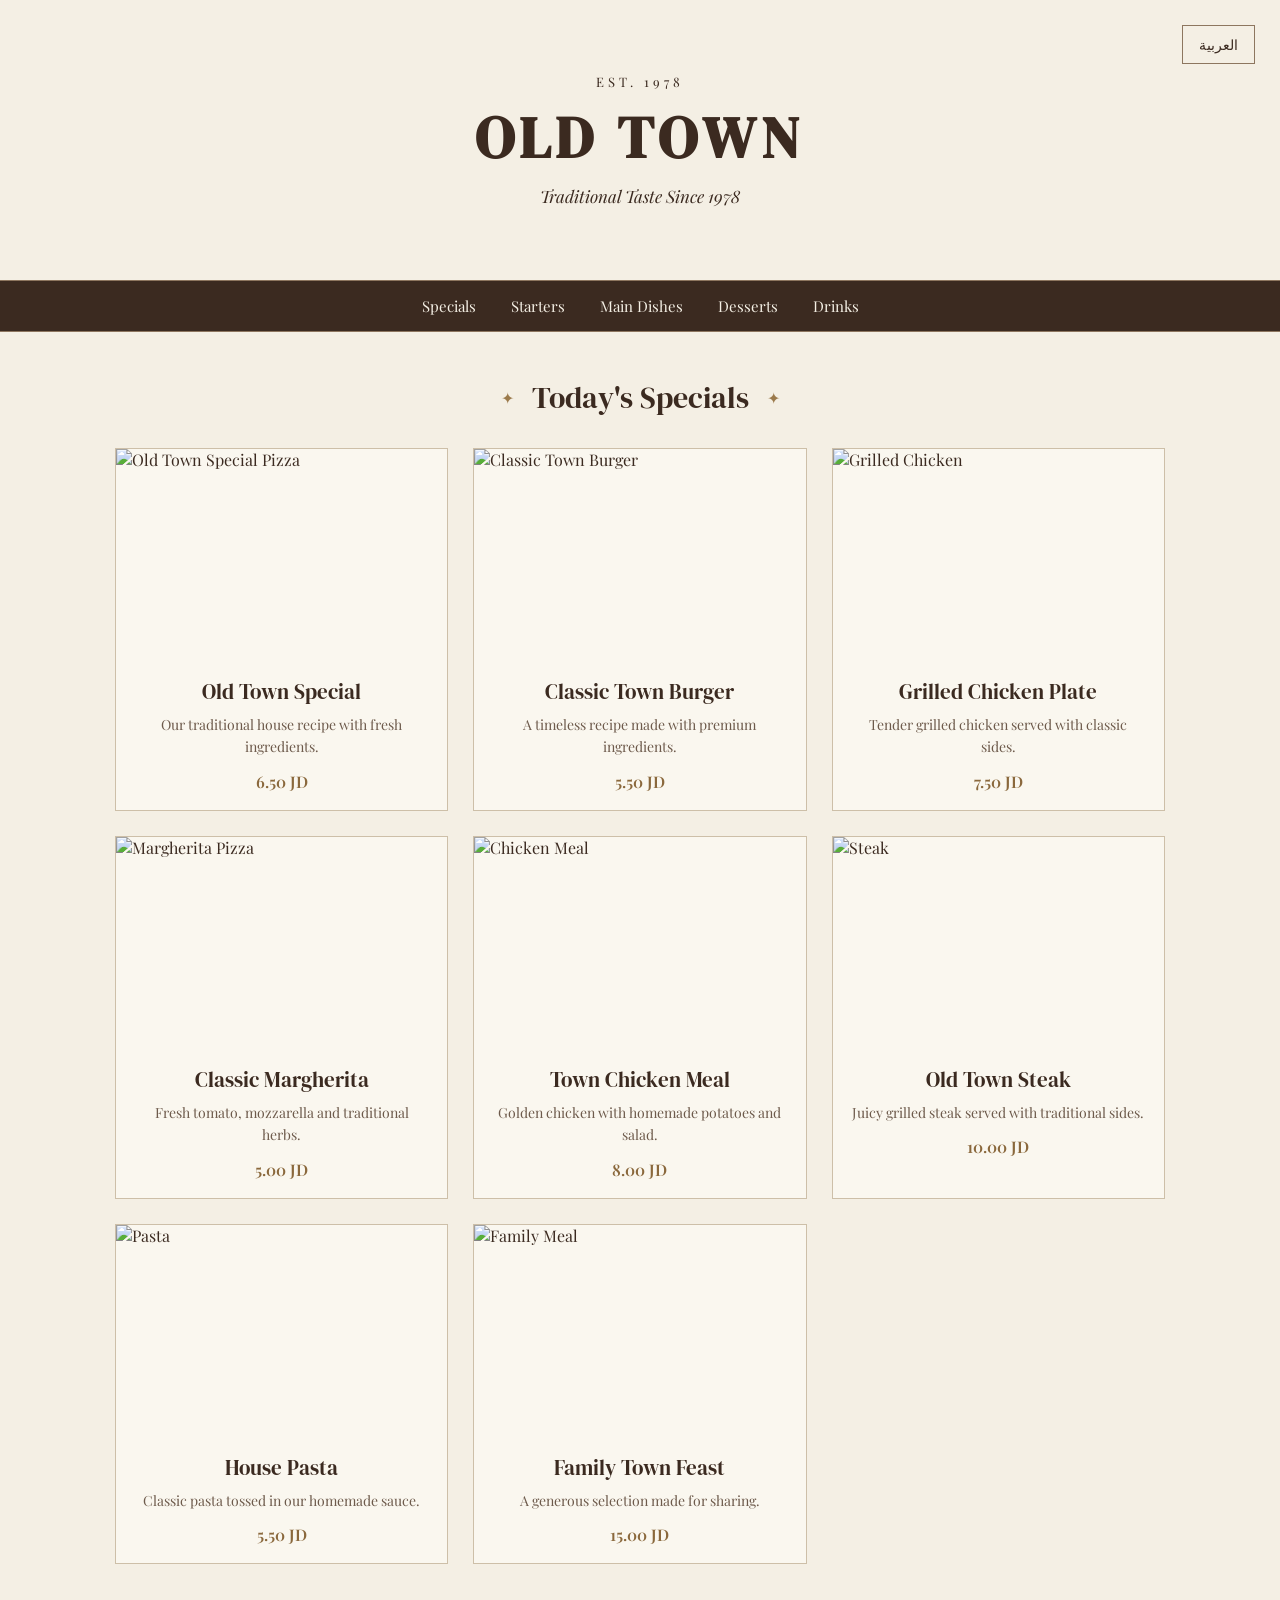
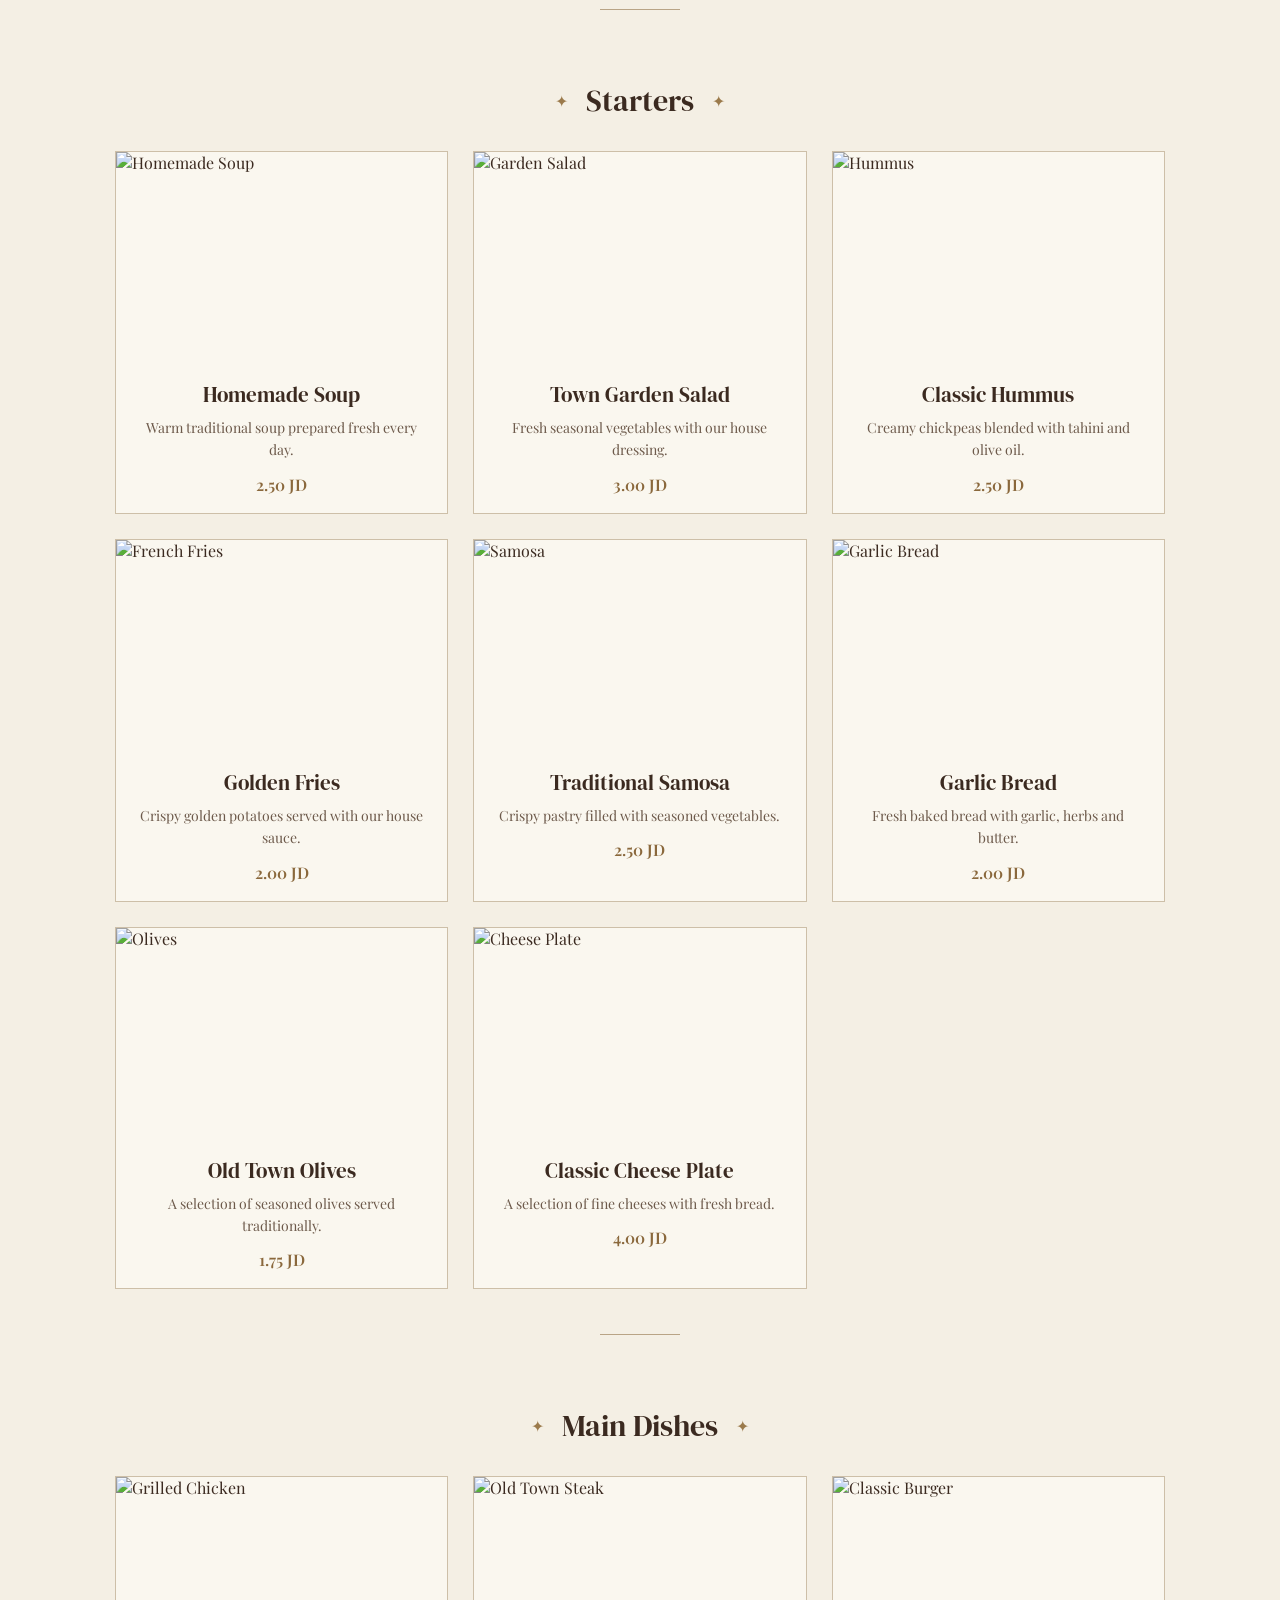
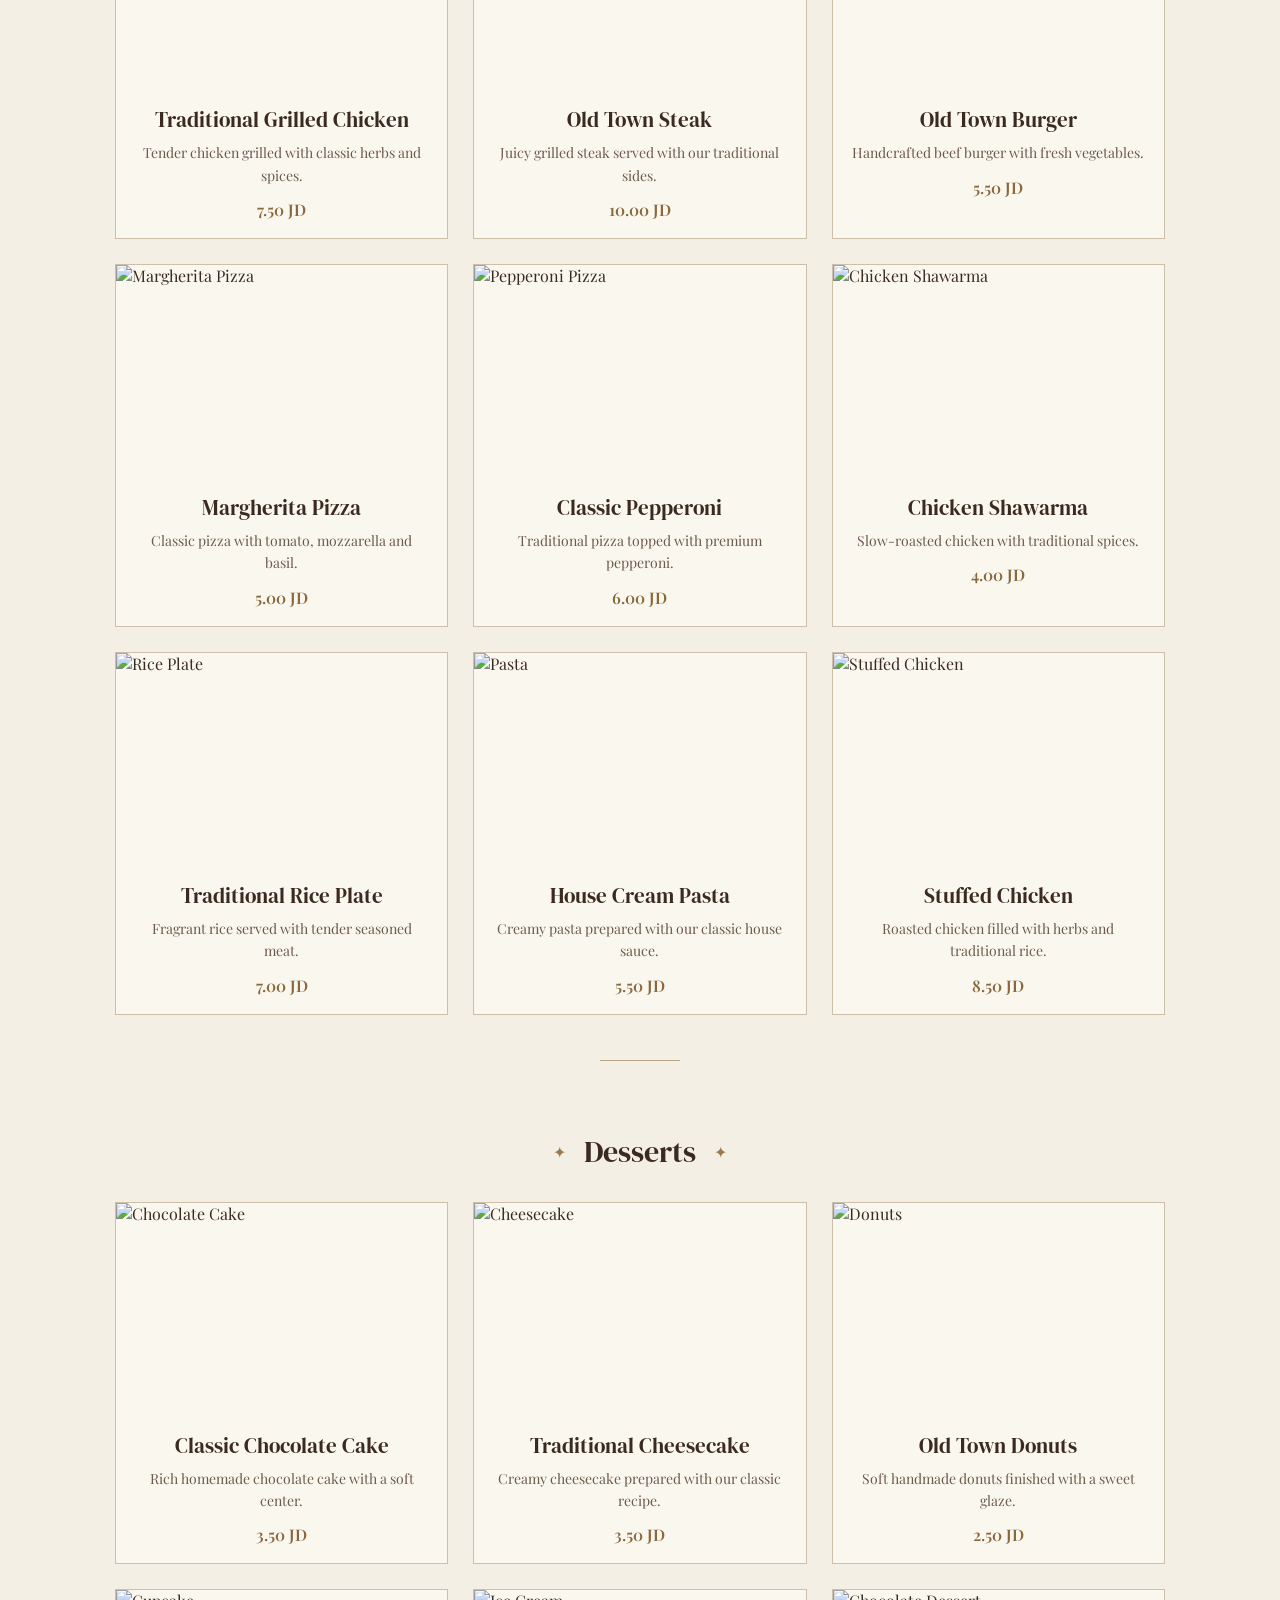
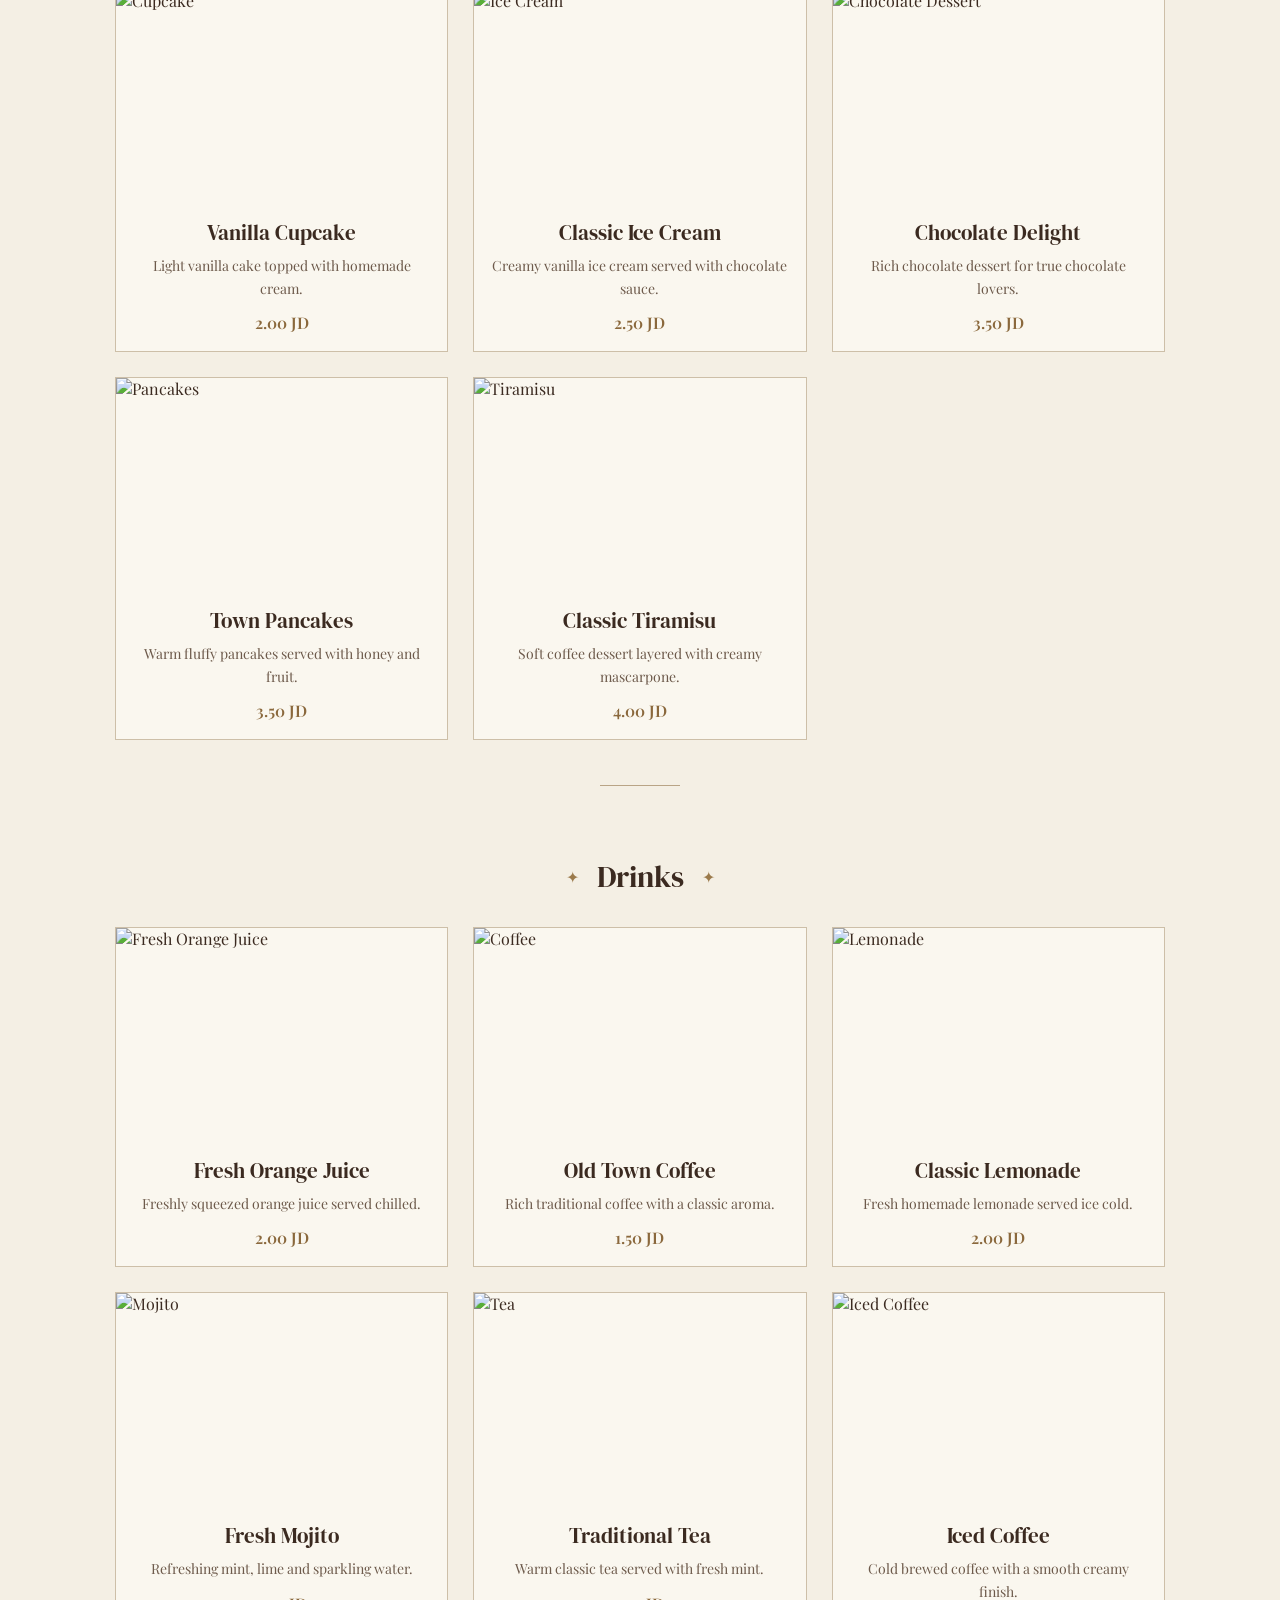
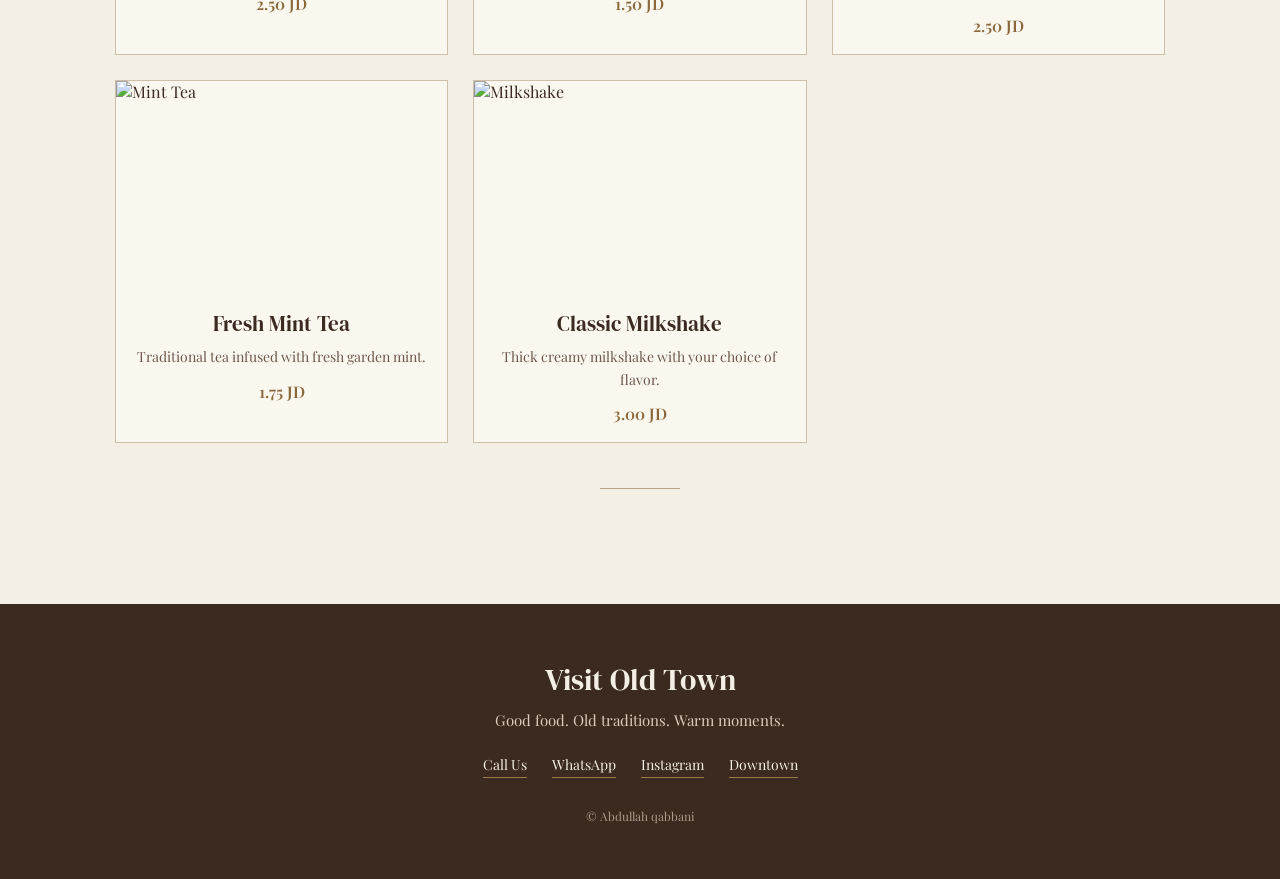
==== index.html @ 2fa500a6 "intial commit old twon menu" ====
<!DOCTYPE html>
<html lang="en">

<head>
    <meta charset="UTF-8">
    <meta name="viewport" content="width=device-width, initial-scale=1.0">

    <title>Old Town Restaurant</title>

    <link rel="stylesheet" href="style.css">
</head>

<body>

    <!-- Header -->
    <header class="header">

        <div class="logo">

            <p class="established">EST. 1978</p>

            <h1>OLD TOWN</h1>

            <p class="tagline">Traditional Taste Since 1978</p>

        </div>

        <a href="arabic.html" class="language-btn">
            العربية
        </a>

    </header>


    <!-- Navigation -->
    <nav class="navbar">

        <a href="#specials">Specials</a>
        <a href="#starters">Starters</a>
        <a href="#main-dishes">Main Dishes</a>
        <a href="#desserts">Desserts</a>
        <a href="#drinks">Drinks</a>

    </nav>


    <!-- Menu -->
    <main class="menu">


        <!-- ===============================
             Specials
        ================================ -->

        <section class="menu-section" id="specials">

            <div class="section-title">
                <span>✦</span>
                <h2>Today's Specials</h2>
                <span>✦</span>
            </div>

            <div class="products">

                <article class="product-card">
                    <img src="https://images.unsplash.com/photo-1565299624946-b28f40a0ae38" alt="Old Town Special Pizza">
                    <div class="product-info">
                        <h3>Old Town Special</h3>
                        <p>Our traditional house recipe with fresh ingredients.</p>
                        <span class="price">6.50 JD</span>
                    </div>
                </article>

                <article class="product-card">
                    <img src="https://images.unsplash.com/photo-1568901346375-23c9450c58cd" alt="Classic Town Burger">
                    <div class="product-info">
                        <h3>Classic Town Burger</h3>
                        <p>A timeless recipe made with premium ingredients.</p>
                        <span class="price">5.50 JD</span>
                    </div>
                </article>

                <article class="product-card">
                    <img src="https://images.unsplash.com/photo-1579751626657-72bc17010498" alt="Grilled Chicken">
                    <div class="product-info">
                        <h3>Grilled Chicken Plate</h3>
                        <p>Tender grilled chicken served with classic sides.</p>
                        <span class="price">7.50 JD</span>
                    </div>
                </article>

                <article class="product-card">
                    <img src="https://images.unsplash.com/photo-1574071318508-1cdbab80d002" alt="Margherita Pizza">
                    <div class="product-info">
                        <h3>Classic Margherita</h3>
                        <p>Fresh tomato, mozzarella and traditional herbs.</p>
                        <span class="price">5.00 JD</span>
                    </div>
                </article>

                <article class="product-card">
                    <img src="https://images.unsplash.com/photo-1521305916504-4a1121188589" alt="Chicken Meal">
                    <div class="product-info">
                        <h3>Town Chicken Meal</h3>
                        <p>Golden chicken with homemade potatoes and salad.</p>
                        <span class="price">8.00 JD</span>
                    </div>
                </article>

                <article class="product-card">
                    <img src="https://images.unsplash.com/photo-1544025162-d76694265947" alt="Steak">
                    <div class="product-info">
                        <h3>Old Town Steak</h3>
                        <p>Juicy grilled steak served with traditional sides.</p>
                        <span class="price">10.00 JD</span>
                    </div>
                </article>

                <article class="product-card">
                    <img src="https://images.unsplash.com/photo-1563379926898-05f4575a45d8" alt="Pasta">
                    <div class="product-info">
                        <h3>House Pasta</h3>
                        <p>Classic pasta tossed in our homemade sauce.</p>
                        <span class="price">5.50 JD</span>
                    </div>
                </article>

                <article class="product-card">
                    <img src="https://images.unsplash.com/photo-1547592180-85f173990554" alt="Family Meal">
                    <div class="product-info">
                        <h3>Family Town Feast</h3>
                        <p>A generous selection made for sharing.</p>
                        <span class="price">15.00 JD</span>
                    </div>
                </article>

            </div>

        </section>


        <!-- ===============================
             Starters
        ================================ -->

        <section class="menu-section" id="starters">

            <div class="section-title">
                <span>✦</span>
                <h2>Starters</h2>
                <span>✦</span>
            </div>

            <div class="products">

                <article class="product-card">
                    <img src="https://images.unsplash.com/photo-1572449043416-55f4685c9bb7" alt="Homemade Soup">
                    <div class="product-info">
                        <h3>Homemade Soup</h3>
                        <p>Warm traditional soup prepared fresh every day.</p>
                        <span class="price">2.50 JD</span>
                    </div>
                </article>

                <article class="product-card">
                    <img src="https://images.unsplash.com/photo-1541014741259-de529411b96a" alt="Garden Salad">
                    <div class="product-info">
                        <h3>Town Garden Salad</h3>
                        <p>Fresh seasonal vegetables with our house dressing.</p>
                        <span class="price">3.00 JD</span>
                    </div>
                </article>

                <article class="product-card">
                    <img src="https://images.unsplash.com/photo-1628294895950-9805252327bc" alt="Hummus">
                    <div class="product-info">
                        <h3>Classic Hummus</h3>
                        <p>Creamy chickpeas blended with tahini and olive oil.</p>
                        <span class="price">2.50 JD</span>
                    </div>
                </article>

                <article class="product-card">
                    <img src="https://images.unsplash.com/photo-1547592166-23ac45744acd" alt="French Fries">
                    <div class="product-info">
                        <h3>Golden Fries</h3>
                        <p>Crispy golden potatoes served with our house sauce.</p>
                        <span class="price">2.00 JD</span>
                    </div>
                </article>

                <article class="product-card">
                    <img src="https://images.unsplash.com/photo-1601050690597-df0568f70950" alt="Samosa">
                    <div class="product-info">
                        <h3>Traditional Samosa</h3>
                        <p>Crispy pastry filled with seasoned vegetables.</p>
                        <span class="price">2.50 JD</span>
                    </div>
                </article>

                <article class="product-card">
                    <img src="https://images.unsplash.com/photo-1593504049359-74330189a345" alt="Garlic Bread">
                    <div class="product-info">
                        <h3>Garlic Bread</h3>
                        <p>Fresh baked bread with garlic, herbs and butter.</p>
                        <span class="price">2.00 JD</span>
                    </div>
                </article>

                <article class="product-card">
                    <img src="https://images.unsplash.com/photo-1551024709-8f23befc6f87" alt="Olives">
                    <div class="product-info">
                        <h3>Old Town Olives</h3>
                        <p>A selection of seasoned olives served traditionally.</p>
                        <span class="price">1.75 JD</span>
                    </div>
                </article>

                <article class="product-card">
                    <img src="https://images.unsplash.com/photo-1625944525533-473f1a3d54e7" alt="Cheese Plate">
                    <div class="product-info">
                        <h3>Classic Cheese Plate</h3>
                        <p>A selection of fine cheeses with fresh bread.</p>
                        <span class="price">4.00 JD</span>
                    </div>
                </article>

            </div>

        </section>


        <!-- ===============================
             Main Dishes
        ================================ -->

        <section class="menu-section" id="main-dishes">

            <div class="section-title">
                <span>✦</span>
                <h2>Main Dishes</h2>
                <span>✦</span>
            </div>

            <div class="products">

                <article class="product-card">
                    <img src="https://images.unsplash.com/photo-1547592180-85f173990554" alt="Grilled Chicken">
                    <div class="product-info">
                        <h3>Traditional Grilled Chicken</h3>
                        <p>Tender chicken grilled with classic herbs and spices.</p>
                        <span class="price">7.50 JD</span>
                    </div>
                </article>

                <article class="product-card">
                    <img src="https://images.unsplash.com/photo-1544025162-d76694265947" alt="Old Town Steak">
                    <div class="product-info">
                        <h3>Old Town Steak</h3>
                        <p>Juicy grilled steak served with our traditional sides.</p>
                        <span class="price">10.00 JD</span>
                    </div>
                </article>

                <article class="product-card">
                    <img src="https://images.unsplash.com/photo-1565299507177-b0ac66763828" alt="Classic Burger">
                    <div class="product-info">
                        <h3>Old Town Burger</h3>
                        <p>Handcrafted beef burger with fresh vegetables.</p>
                        <span class="price">5.50 JD</span>
                    </div>
                </article>

                <article class="product-card">
                    <img src="https://images.unsplash.com/photo-1574071318508-1cdbab80d002" alt="Margherita Pizza">
                    <div class="product-info">
                        <h3>Margherita Pizza</h3>
                        <p>Classic pizza with tomato, mozzarella and basil.</p>
                        <span class="price">5.00 JD</span>
                    </div>
                </article>

                <article class="product-card">
                    <img src="https://images.unsplash.com/photo-1571407970349-bc81e7e96d47" alt="Pepperoni Pizza">
                    <div class="product-info">
                        <h3>Classic Pepperoni</h3>
                        <p>Traditional pizza topped with premium pepperoni.</p>
                        <span class="price">6.00 JD</span>
                    </div>
                </article>

                <article class="product-card">
                    <img src="https://images.unsplash.com/photo-1545231027-637d2f6210f8" alt="Chicken Shawarma">
                    <div class="product-info">
                        <h3>Chicken Shawarma</h3>
                        <p>Slow-roasted chicken with traditional spices.</p>
                        <span class="price">4.00 JD</span>
                    </div>
                </article>

                <article class="product-card">
                    <img src="https://images.unsplash.com/photo-1601050690117-94f5f6fa8bd7" alt="Rice Plate">
                    <div class="product-info">
                        <h3>Traditional Rice Plate</h3>
                        <p>Fragrant rice served with tender seasoned meat.</p>
                        <span class="price">7.00 JD</span>
                    </div>
                </article>

                <article class="product-card">
                    <img src="https://images.unsplash.com/photo-1569058242253-92a9c755a0ec" alt="Pasta">
                    <div class="product-info">
                        <h3>House Cream Pasta</h3>
                        <p>Creamy pasta prepared with our classic house sauce.</p>
                        <span class="price">5.50 JD</span>
                    </div>
                </article>

                <article class="product-card">
                    <img src="https://images.unsplash.com/photo-1601050690597-df0568f70950" alt="Stuffed Chicken">
                    <div class="product-info">
                        <h3>Stuffed Chicken</h3>
                        <p>Roasted chicken filled with herbs and traditional rice.</p>
                        <span class="price">8.50 JD</span>
                    </div>
                </article>

            </div>

        </section>


        <!-- ===============================
             Desserts
        ================================ -->

        <section class="menu-section" id="desserts">

            <div class="section-title">
                <span>✦</span>
                <h2>Desserts</h2>
                <span>✦</span>
            </div>

            <div class="products">

                <article class="product-card">
                    <img src="https://images.unsplash.com/photo-1578985545062-69928b1d9587" alt="Chocolate Cake">
                    <div class="product-info">
                        <h3>Classic Chocolate Cake</h3>
                        <p>Rich homemade chocolate cake with a soft center.</p>
                        <span class="price">3.50 JD</span>
                    </div>
                </article>

                <article class="product-card">
                    <img src="https://images.unsplash.com/photo-1565958011703-44f9829ba187" alt="Cheesecake">
                    <div class="product-info">
                        <h3>Traditional Cheesecake</h3>
                        <p>Creamy cheesecake prepared with our classic recipe.</p>
                        <span class="price">3.50 JD</span>
                    </div>
                </article>

                <article class="product-card">
                    <img src="https://images.unsplash.com/photo-1551024601-bec78aea704b" alt="Donuts">
                    <div class="product-info">
                        <h3>Old Town Donuts</h3>
                        <p>Soft handmade donuts finished with a sweet glaze.</p>
                        <span class="price">2.50 JD</span>
                    </div>
                </article>

                <article class="product-card">
                    <img src="https://images.unsplash.com/photo-1551024506-0bccd828d307" alt="Cupcake">
                    <div class="product-info">
                        <h3>Vanilla Cupcake</h3>
                        <p>Light vanilla cake topped with homemade cream.</p>
                        <span class="price">2.00 JD</span>
                    </div>
                </article>

                <article class="product-card">
                    <img src="https://images.unsplash.com/photo-1563805042-7684c019e1cb" alt="Ice Cream">
                    <div class="product-info">
                        <h3>Classic Ice Cream</h3>
                        <p>Creamy vanilla ice cream served with chocolate sauce.</p>
                        <span class="price">2.50 JD</span>
                    </div>
                </article>

                <article class="product-card">
                    <img src="https://images.unsplash.com/photo-1571115177098-24ec42ed204d" alt="Chocolate Dessert">
                    <div class="product-info">
                        <h3>Chocolate Delight</h3>
                        <p>Rich chocolate dessert for true chocolate lovers.</p>
                        <span class="price">3.50 JD</span>
                    </div>
                </article>

                <article class="product-card">
                    <img src="https://images.unsplash.com/photo-1519869325930-281384150729" alt="Pancakes">
                    <div class="product-info">
                        <h3>Town Pancakes</h3>
                        <p>Warm fluffy pancakes served with honey and fruit.</p>
                        <span class="price">3.50 JD</span>
                    </div>
                </article>

                <article class="product-card">
                    <img src="https://images.unsplash.com/photo-1571877227200-a0d98ea607e9" alt="Tiramisu">
                    <div class="product-info">
                        <h3>Classic Tiramisu</h3>
                        <p>Soft coffee dessert layered with creamy mascarpone.</p>
                        <span class="price">4.00 JD</span>
                    </div>
                </article>

            </div>

        </section>


        <!-- ===============================
             Drinks
        ================================ -->

        <section class="menu-section" id="drinks">

            <div class="section-title">
                <span>✦</span>
                <h2>Drinks</h2>
                <span>✦</span>
            </div>

            <div class="products">

                <article class="product-card">
                    <img src="https://images.unsplash.com/photo-1544145945-f90425340c7e" alt="Fresh Orange Juice">
                    <div class="product-info">
                        <h3>Fresh Orange Juice</h3>
                        <p>Freshly squeezed orange juice served chilled.</p>
                        <span class="price">2.00 JD</span>
                    </div>
                </article>

                <article class="product-card">
                    <img src="https://images.unsplash.com/photo-1495474472287-4d71bcdd2085" alt="Coffee">
                    <div class="product-info">
                        <h3>Old Town Coffee</h3>
                        <p>Rich traditional coffee with a classic aroma.</p>
                        <span class="price">1.50 JD</span>
                    </div>
                </article>

                <article class="product-card">
                    <img src="https://images.unsplash.com/photo-1551024709-8f23befc6f87" alt="Lemonade">
                    <div class="product-info">
                        <h3>Classic Lemonade</h3>
                        <p>Fresh homemade lemonade served ice cold.</p>
                        <span class="price">2.00 JD</span>
                    </div>
                </article>

                <article class="product-card">
                    <img src="https://images.unsplash.com/photo-1513558161293-cdaf765ed2fd" alt="Mojito">
                    <div class="product-info">
                        <h3>Fresh Mojito</h3>
                        <p>Refreshing mint, lime and sparkling water.</p>
                        <span class="price">2.50 JD</span>
                    </div>
                </article>

                <article class="product-card">
                    <img src="https://images.unsplash.com/photo-1510627498534-cf7e9002facc" alt="Tea">
                    <div class="product-info">
                        <h3>Traditional Tea</h3>
                        <p>Warm classic tea served with fresh mint.</p>
                        <span class="price">1.50 JD</span>
                    </div>
                </article>

                <article class="product-card">
                    <img src="https://images.unsplash.com/photo-1461023058943-07fcbe16d735" alt="Iced Coffee">
                    <div class="product-info">
                        <h3>Iced Coffee</h3>
                        <p>Cold brewed coffee with a smooth creamy finish.</p>
                        <span class="price">2.50 JD</span>
                    </div>
                </article>

                <article class="product-card">
                    <img src="https://images.unsplash.com/photo-1556679343-c7306c1976bc" alt="Mint Tea">
                    <div class="product-info">
                        <h3>Fresh Mint Tea</h3>
                        <p>Traditional tea infused with fresh garden mint.</p>
                        <span class="price">1.75 JD</span>
                    </div>
                </article>

                <article class="product-card">
                    <img src="https://images.unsplash.com/photo-1499636136210-6f4ee915583e" alt="Milkshake">
                    <div class="product-info">
                        <h3>Classic Milkshake</h3>
                        <p>Thick creamy milkshake with your choice of flavor.</p>
                        <span class="price">3.00 JD</span>
                    </div>
                </article>

            </div>

        </section>

    </main>


    <!-- Footer -->
    <footer class="contact" id="contact">

        <h2>Visit Old Town</h2>

        <p>Good food. Old traditions. Warm moments.</p>

        <div class="contact-links">

            <a href="tel:+962796333965">Call Us</a>

            <a href="https://wa.me/962796333965" target="_blank">
                WhatsApp
            </a>

            <a href="https://www.instagram.com/abdullahqabani/" target="_blank">
                Instagram
            </a>

            <a href="https://maps.app.goo.gl/9RQHbRE3CKwTaK8q9" target="_blank">
                Downtown
            </a>

        </div>

        <p class="copyright">
            © Abdullah qabbani 
        </p>

    </footer>


    <script src="script.js"></script>

</body>

</html>
---- style.css ----
/* ===============================
   Old Town Restaurant
   Vintage Restaurant Menu
================================ */

/* Google Fonts */
@import url('https://fonts.googleapis.com/css2?family=DM+Serif+Display&family=Playfair+Display:wght@400;500;600;700&display=swap');


/* ===============================
   General
================================ */

* {
    margin: 0;
    padding: 0;
    box-sizing: border-box;
}

html {
    scroll-behavior: smooth;
}

body {
    background: #f4efe4;
    color: #3b2a20;
    font-family: "Playfair Display", serif;
}


/* ===============================
   Header
================================ */

.header {
    min-height: 280px;
    padding: 45px 20px;
    display: flex;
    align-items: center;
    justify-content: center;
    position: relative;
    text-align: center;

    background:
        linear-gradient(rgba(244, 239, 228, 0.92), rgba(244, 239, 228, 0.92)),
        url("https://images.unsplash.com/photo-1517248135467-4c7edcad34c4")
        center / cover;
}

.logo {
    max-width: 600px;
}

.established {
    font-size: 13px;
    letter-spacing: 4px;
    margin-bottom: 8px;
}

.logo h1 {
    font-family: "DM Serif Display", serif;
    font-size: 58px;
    letter-spacing: 6px;
    margin-bottom: 8px;
}

.tagline {
    font-size: 17px;
    font-style: italic;
}

.language-btn {
    position: absolute;
    top: 25px;
    right: 25px;

    padding: 9px 16px;

    color: #3b2a20;
    border: 1px solid #8d765f;
    text-decoration: none;

    font-size: 14px;
    transition: 0.3s;
}

.language-btn:hover {
    background: #3b2a20;
    color: #f4efe4;
}


/* ===============================
   Navbar
================================ */

.navbar {
    position: sticky;
    top: 0;
    z-index: 1000;

    display: flex;
    justify-content: center;
    gap: 35px;

    padding: 15px 20px;

    background: #3b2a20;
    border-top: 1px solid #8d765f;
    border-bottom: 1px solid #8d765f;
}

.navbar a {
    color: #f4efe4;
    text-decoration: none;

    font-size: 15px;
    position: relative;

    transition: 0.3s;
}

.navbar a::after {
    content: "";

    position: absolute;
    left: 0;
    bottom: -6px;

    width: 0;
    height: 1px;

    background: #c5a46d;

    transition: 0.3s;
}

.navbar a:hover::after,
.navbar a.active::after {
    width: 100%;
}


/* ===============================
   Menu
================================ */

.menu {
    max-width: 1100px;
    margin: auto;
    padding: 45px 25px;
}

.menu-section {
    margin-bottom: 70px;
    scroll-margin-top: 80px;
}


/* ===============================
   Section Title
================================ */

.section-title {
    display: flex;
    align-items: center;
    justify-content: center;
    gap: 18px;

    margin-bottom: 30px;
}

.section-title h2 {
    font-family: "DM Serif Display", serif;
    font-size: 30px;
    font-weight: 400;
}

.section-title span {
    color: #9b7a4b;
    font-size: 16px;
}


/* ===============================
   Products
================================ */

.products {
    display: grid;

    grid-template-columns: repeat(3, 1fr);

    gap: 25px;
}


/* ===============================
   Product Card
================================ */

.product-card {
    background: #faf7ef;

    border: 1px solid #cdbfa8;

    transition:
        transform 0.3s ease,
        box-shadow 0.3s ease;

    cursor: pointer;
}

.product-card:hover {
    transform: translateY(-5px);

    box-shadow:
        0 12px 25px rgba(59, 42, 32, 0.12);
}

.product-card.selected {
    transform: translateY(-5px);
}


/* ===============================
   Product Image
================================ */

.product-card img {
    width: 100%;
    height: 210px;

    display: block;

    object-fit: cover;
}


/* ===============================
   Product Info
================================ */

.product-info {
    padding: 18px;
    text-align: center;
}

.product-info h3 {
    font-family: "DM Serif Display", serif;

    font-size: 21px;
    font-weight: 400;

    margin-bottom: 8px;
}

.product-info p {
    color: #6d5a4b;

    font-size: 14px;
    line-height: 1.6;

    margin-bottom: 12px;
}

.price {
    display: inline-block;

    color: #8a683c;

    font-size: 16px;
    font-weight: 600;
}


/* ===============================
   Decorative Section Line
================================ */

.menu-section::after {
    content: "";

    display: block;

    width: 80px;
    height: 1px;

    background: #b9a486;

    margin: 45px auto 0;
}


/* ===============================
   Footer
================================ */

.contact {
    padding: 55px 20px;

    text-align: center;

    background: #3b2a20;
    color: #f4efe4;
}

.contact h2 {
    font-family: "DM Serif Display", serif;

    font-size: 30px;
    font-weight: 400;

    margin-bottom: 10px;
}

.contact > p {
    color: #d8cdbc;

    font-size: 15px;
}

.contact-links {
    display: flex;
    justify-content: center;
    flex-wrap: wrap;

    gap: 25px;

    margin: 25px 0;
}

.contact-links a {
    color: #f4efe4;
    text-decoration: none;

    font-size: 14px;

    border-bottom: 1px solid #9b7a4b;

    padding-bottom: 3px;

    transition: 0.3s;
}

.contact-links a:hover {
    color: #c5a46d;
}

.copyright {
    margin-top: 30px;

    font-size: 12px !important;

    color: #a99a88 !important;
}


/* ===============================
   Tablet
================================ */

@media (max-width: 900px) {

    .products {
        grid-template-columns: repeat(2, 1fr);
    }

    .navbar {
        gap: 22px;
    }

}


/* ===============================
   Mobile
================================ */

@media (max-width: 600px) {

    .header {
        min-height: 240px;
        padding: 35px 15px;
    }

    .logo h1 {
        font-size: 42px;
        letter-spacing: 4px;
    }

    .established {
        font-size: 11px;
        letter-spacing: 3px;
    }

    .tagline {
        font-size: 14px;
    }

    .language-btn {
        top: 15px;
        right: 15px;

        padding: 7px 11px;
        font-size: 12px;
    }


    /* Mobile Navbar */

    .navbar {
        gap: 16px;

        padding: 13px 10px;

        overflow-x: auto;
        justify-content: flex-start;

        white-space: nowrap;
    }

    .navbar a {
        font-size: 13px;
        flex-shrink: 0;
    }


    /* Menu */

    .menu {
        padding: 35px 12px;
    }

    .menu-section {
        margin-bottom: 55px;
    }


    /* Section title */

    .section-title {
        gap: 10px;
        margin-bottom: 20px;
    }

    .section-title h2 {
        font-size: 24px;
    }


    /* TWO PRODUCTS PER ROW */

    .products {
        grid-template-columns: repeat(2, 1fr);
        gap: 10px;
    }


    /* Product */

    .product-card img {
        height: 125px;
    }

    .product-info {
        padding: 12px 8px;
    }

    .product-info h3 {
        font-size: 16px;
        line-height: 1.3;
    }

    .product-info p {
        font-size: 11px;
        line-height: 1.45;

        margin-bottom: 8px;
    }

    .price {
        font-size: 13px;
    }


    /* Footer */

    .contact {
        padding: 45px 15px;
    }

    .contact h2 {
        font-size: 26px;
    }

    .contact-links {
        gap: 18px;
    }

    .contact-links a {
        font-size: 13px;
    }

}


/* ===============================
   Very Small Phones
================================ */

@media (max-width: 380px) {

    .products {
        gap: 8px;
    }

    .product-card img {
        height: 110px;
    }

    .product-info h3 {
        font-size: 14px;
    }

    .product-info p {
        font-size: 10px;
    }

}
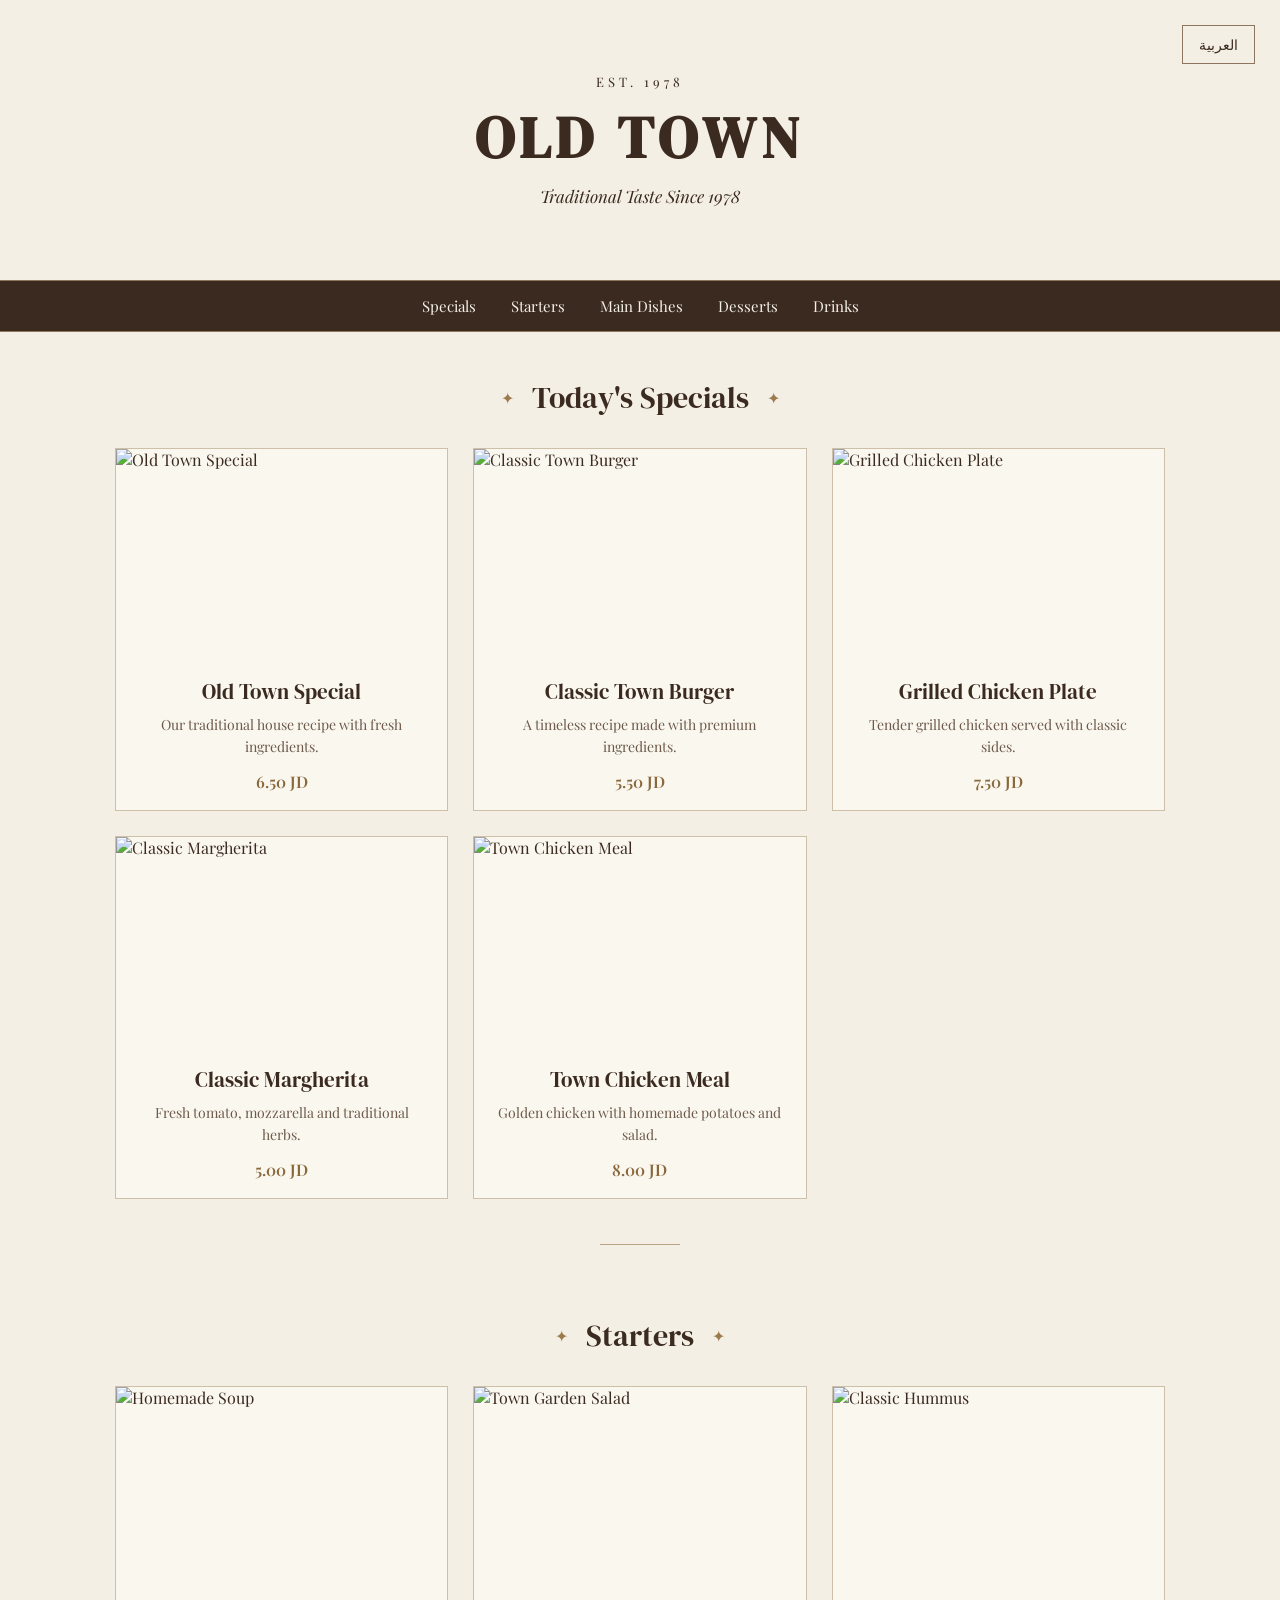
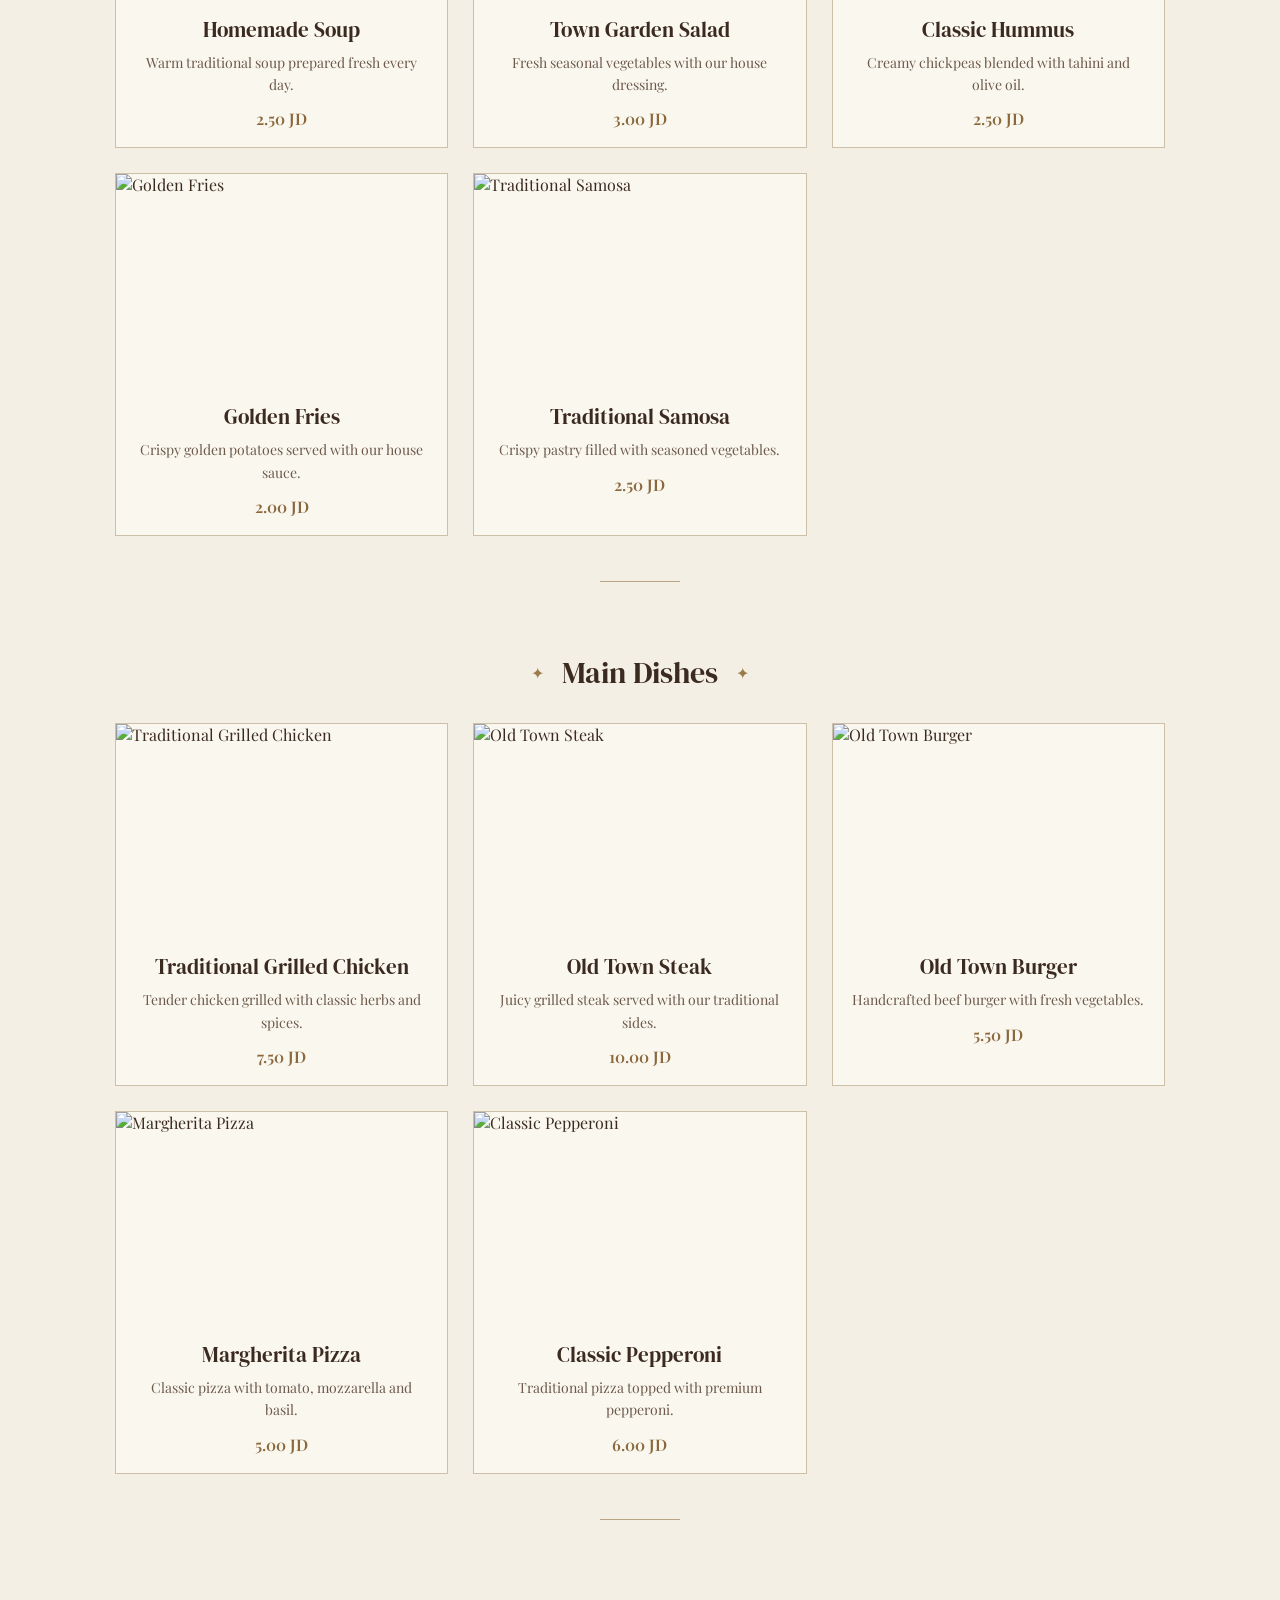
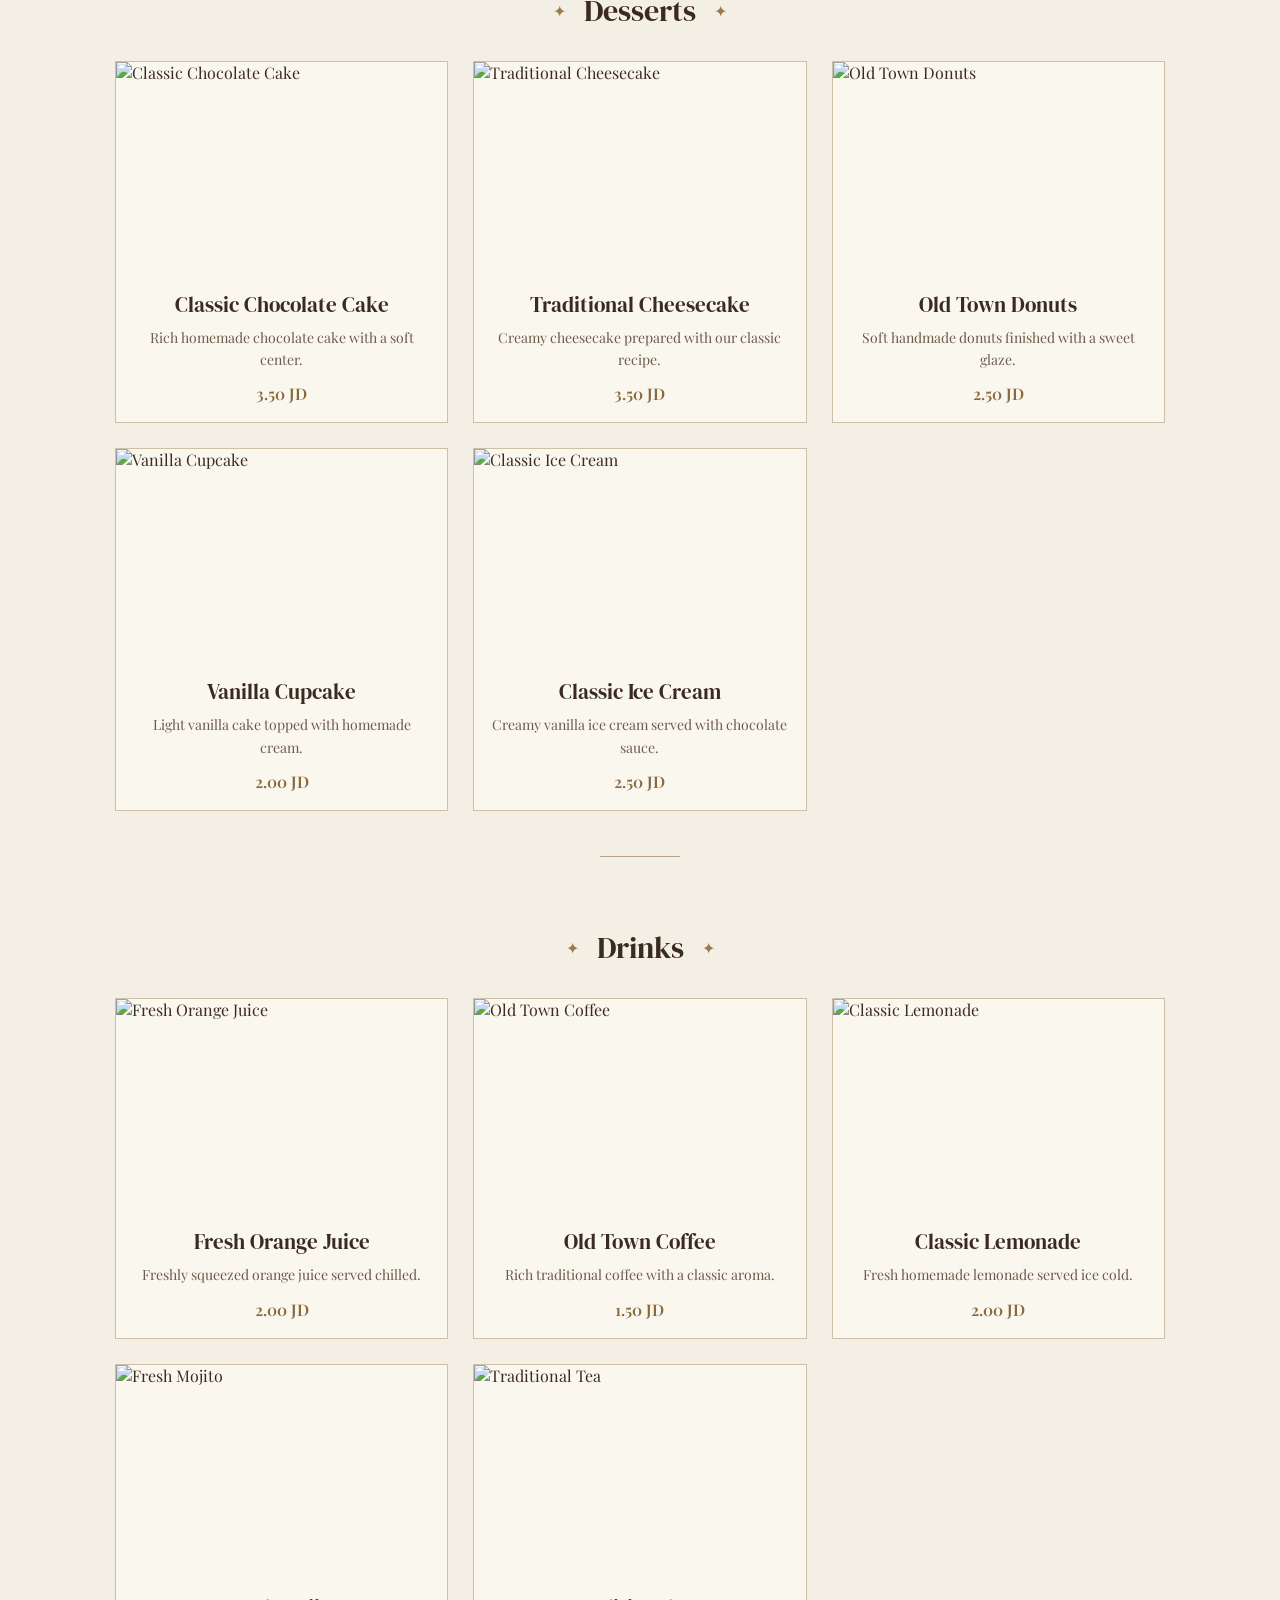
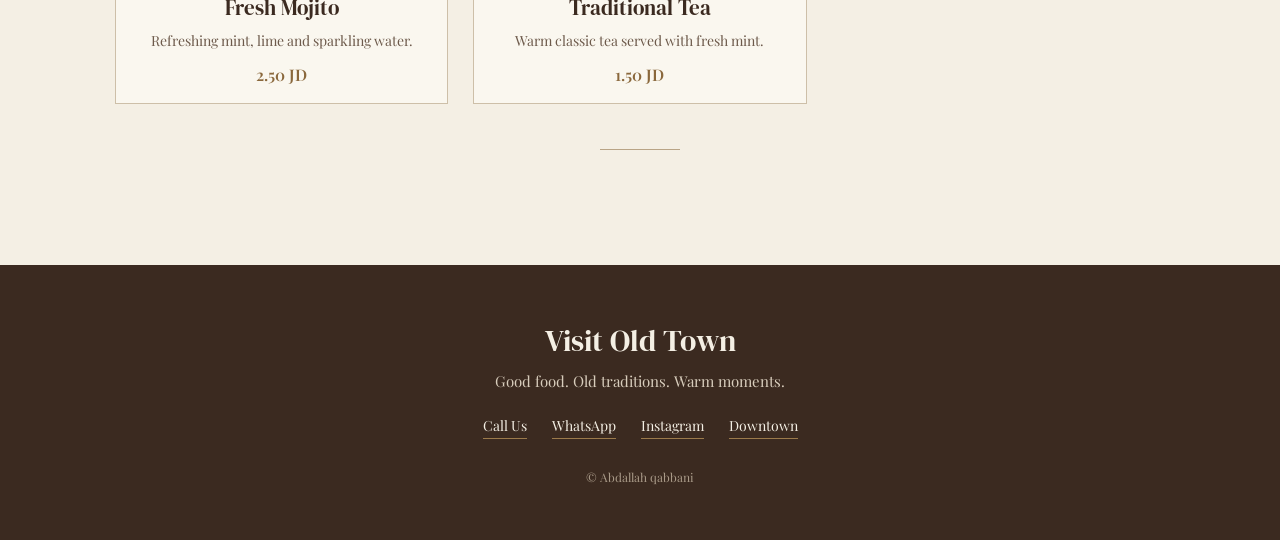
==== commit 07568c12: "make it more faster" ====
--- a/index.html
+++ b/index.html
@@ -17,13 +17,9 @@
     <header class="header">
 
         <div class="logo">
-
             <p class="established">EST. 1978</p>
-
             <h1>OLD TOWN</h1>
-
             <p class="tagline">Traditional Taste Since 1978</p>
-
         </div>
 
         <a href="arabic.html" class="language-btn">
@@ -31,7 +27,6 @@
         </a>
 
     </header>
-
 
     <!-- Navigation -->
     <nav class="navbar">
@@ -44,15 +39,10 @@
 
     </nav>
 
-
     <!-- Menu -->
     <main class="menu">
 
-
-        <!-- ===============================
-             Specials
-        ================================ -->
-
+        <!-- Specials -->
         <section class="menu-section" id="specials">
 
             <div class="section-title">
@@ -61,89 +51,11 @@
                 <span>✦</span>
             </div>
 
-            <div class="products">
-
-                <article class="product-card">
-                    <img src="https://images.unsplash.com/photo-1565299624946-b28f40a0ae38" alt="Old Town Special Pizza">
-                    <div class="product-info">
-                        <h3>Old Town Special</h3>
-                        <p>Our traditional house recipe with fresh ingredients.</p>
-                        <span class="price">6.50 JD</span>
-                    </div>
-                </article>
-
-                <article class="product-card">
-                    <img src="https://images.unsplash.com/photo-1568901346375-23c9450c58cd" alt="Classic Town Burger">
-                    <div class="product-info">
-                        <h3>Classic Town Burger</h3>
-                        <p>A timeless recipe made with premium ingredients.</p>
-                        <span class="price">5.50 JD</span>
-                    </div>
-                </article>
-
-                <article class="product-card">
-                    <img src="https://images.unsplash.com/photo-1579751626657-72bc17010498" alt="Grilled Chicken">
-                    <div class="product-info">
-                        <h3>Grilled Chicken Plate</h3>
-                        <p>Tender grilled chicken served with classic sides.</p>
-                        <span class="price">7.50 JD</span>
-                    </div>
-                </article>
-
-                <article class="product-card">
-                    <img src="https://images.unsplash.com/photo-1574071318508-1cdbab80d002" alt="Margherita Pizza">
-                    <div class="product-info">
-                        <h3>Classic Margherita</h3>
-                        <p>Fresh tomato, mozzarella and traditional herbs.</p>
-                        <span class="price">5.00 JD</span>
-                    </div>
-                </article>
-
-                <article class="product-card">
-                    <img src="https://images.unsplash.com/photo-1521305916504-4a1121188589" alt="Chicken Meal">
-                    <div class="product-info">
-                        <h3>Town Chicken Meal</h3>
-                        <p>Golden chicken with homemade potatoes and salad.</p>
-                        <span class="price">8.00 JD</span>
-                    </div>
-                </article>
-
-                <article class="product-card">
-                    <img src="https://images.unsplash.com/photo-1544025162-d76694265947" alt="Steak">
-                    <div class="product-info">
-                        <h3>Old Town Steak</h3>
-                        <p>Juicy grilled steak served with traditional sides.</p>
-                        <span class="price">10.00 JD</span>
-                    </div>
-                </article>
-
-                <article class="product-card">
-                    <img src="https://images.unsplash.com/photo-1563379926898-05f4575a45d8" alt="Pasta">
-                    <div class="product-info">
-                        <h3>House Pasta</h3>
-                        <p>Classic pasta tossed in our homemade sauce.</p>
-                        <span class="price">5.50 JD</span>
-                    </div>
-                </article>
-
-                <article class="product-card">
-                    <img src="https://images.unsplash.com/photo-1547592180-85f173990554" alt="Family Meal">
-                    <div class="product-info">
-                        <h3>Family Town Feast</h3>
-                        <p>A generous selection made for sharing.</p>
-                        <span class="price">15.00 JD</span>
-                    </div>
-                </article>
-
-            </div>
+            <div class="products" id="specials-products"></div>
 
         </section>
 
-
-        <!-- ===============================
-             Starters
-        ================================ -->
-
+        <!-- Starters -->
         <section class="menu-section" id="starters">
 
             <div class="section-title">
@@ -152,89 +64,11 @@
                 <span>✦</span>
             </div>
 
-            <div class="products">
-
-                <article class="product-card">
-                    <img src="https://images.unsplash.com/photo-1572449043416-55f4685c9bb7" alt="Homemade Soup">
-                    <div class="product-info">
-                        <h3>Homemade Soup</h3>
-                        <p>Warm traditional soup prepared fresh every day.</p>
-                        <span class="price">2.50 JD</span>
-                    </div>
-                </article>
-
-                <article class="product-card">
-                    <img src="https://images.unsplash.com/photo-1541014741259-de529411b96a" alt="Garden Salad">
-                    <div class="product-info">
-                        <h3>Town Garden Salad</h3>
-                        <p>Fresh seasonal vegetables with our house dressing.</p>
-                        <span class="price">3.00 JD</span>
-                    </div>
-                </article>
-
-                <article class="product-card">
-                    <img src="https://images.unsplash.com/photo-1628294895950-9805252327bc" alt="Hummus">
-                    <div class="product-info">
-                        <h3>Classic Hummus</h3>
-                        <p>Creamy chickpeas blended with tahini and olive oil.</p>
-                        <span class="price">2.50 JD</span>
-                    </div>
-                </article>
-
-                <article class="product-card">
-                    <img src="https://images.unsplash.com/photo-1547592166-23ac45744acd" alt="French Fries">
-                    <div class="product-info">
-                        <h3>Golden Fries</h3>
-                        <p>Crispy golden potatoes served with our house sauce.</p>
-                        <span class="price">2.00 JD</span>
-                    </div>
-                </article>
-
-                <article class="product-card">
-                    <img src="https://images.unsplash.com/photo-1601050690597-df0568f70950" alt="Samosa">
-                    <div class="product-info">
-                        <h3>Traditional Samosa</h3>
-                        <p>Crispy pastry filled with seasoned vegetables.</p>
-                        <span class="price">2.50 JD</span>
-                    </div>
-                </article>
-
-                <article class="product-card">
-                    <img src="https://images.unsplash.com/photo-1593504049359-74330189a345" alt="Garlic Bread">
-                    <div class="product-info">
-                        <h3>Garlic Bread</h3>
-                        <p>Fresh baked bread with garlic, herbs and butter.</p>
-                        <span class="price">2.00 JD</span>
-                    </div>
-                </article>
-
-                <article class="product-card">
-                    <img src="https://images.unsplash.com/photo-1551024709-8f23befc6f87" alt="Olives">
-                    <div class="product-info">
-                        <h3>Old Town Olives</h3>
-                        <p>A selection of seasoned olives served traditionally.</p>
-                        <span class="price">1.75 JD</span>
-                    </div>
-                </article>
-
-                <article class="product-card">
-                    <img src="https://images.unsplash.com/photo-1625944525533-473f1a3d54e7" alt="Cheese Plate">
-                    <div class="product-info">
-                        <h3>Classic Cheese Plate</h3>
-                        <p>A selection of fine cheeses with fresh bread.</p>
-                        <span class="price">4.00 JD</span>
-                    </div>
-                </article>
-
-            </div>
+            <div class="products" id="starters-products"></div>
 
         </section>
 
-
-        <!-- ===============================
-             Main Dishes
-        ================================ -->
-
+        <!-- Main Dishes -->
         <section class="menu-section" id="main-dishes">
 
             <div class="section-title">
@@ -243,98 +77,11 @@
                 <span>✦</span>
             </div>
 
-            <div class="products">
-
-                <article class="product-card">
-                    <img src="https://images.unsplash.com/photo-1547592180-85f173990554" alt="Grilled Chicken">
-                    <div class="product-info">
-                        <h3>Traditional Grilled Chicken</h3>
-                        <p>Tender chicken grilled with classic herbs and spices.</p>
-                        <span class="price">7.50 JD</span>
-                    </div>
-                </article>
-
-                <article class="product-card">
-                    <img src="https://images.unsplash.com/photo-1544025162-d76694265947" alt="Old Town Steak">
-                    <div class="product-info">
-                        <h3>Old Town Steak</h3>
-                        <p>Juicy grilled steak served with our traditional sides.</p>
-                        <span class="price">10.00 JD</span>
-                    </div>
-                </article>
-
-                <article class="product-card">
-                    <img src="https://images.unsplash.com/photo-1565299507177-b0ac66763828" alt="Classic Burger">
-                    <div class="product-info">
-                        <h3>Old Town Burger</h3>
-                        <p>Handcrafted beef burger with fresh vegetables.</p>
-                        <span class="price">5.50 JD</span>
-                    </div>
-                </article>
-
-                <article class="product-card">
-                    <img src="https://images.unsplash.com/photo-1574071318508-1cdbab80d002" alt="Margherita Pizza">
-                    <div class="product-info">
-                        <h3>Margherita Pizza</h3>
-                        <p>Classic pizza with tomato, mozzarella and basil.</p>
-                        <span class="price">5.00 JD</span>
-                    </div>
-                </article>
-
-                <article class="product-card">
-                    <img src="https://images.unsplash.com/photo-1571407970349-bc81e7e96d47" alt="Pepperoni Pizza">
-                    <div class="product-info">
-                        <h3>Classic Pepperoni</h3>
-                        <p>Traditional pizza topped with premium pepperoni.</p>
-                        <span class="price">6.00 JD</span>
-                    </div>
-                </article>
-
-                <article class="product-card">
-                    <img src="https://images.unsplash.com/photo-1545231027-637d2f6210f8" alt="Chicken Shawarma">
-                    <div class="product-info">
-                        <h3>Chicken Shawarma</h3>
-                        <p>Slow-roasted chicken with traditional spices.</p>
-                        <span class="price">4.00 JD</span>
-                    </div>
-                </article>
-
-                <article class="product-card">
-                    <img src="https://images.unsplash.com/photo-1601050690117-94f5f6fa8bd7" alt="Rice Plate">
-                    <div class="product-info">
-                        <h3>Traditional Rice Plate</h3>
-                        <p>Fragrant rice served with tender seasoned meat.</p>
-                        <span class="price">7.00 JD</span>
-                    </div>
-                </article>
-
-                <article class="product-card">
-                    <img src="https://images.unsplash.com/photo-1569058242253-92a9c755a0ec" alt="Pasta">
-                    <div class="product-info">
-                        <h3>House Cream Pasta</h3>
-                        <p>Creamy pasta prepared with our classic house sauce.</p>
-                        <span class="price">5.50 JD</span>
-                    </div>
-                </article>
-
-                <article class="product-card">
-                    <img src="https://images.unsplash.com/photo-1601050690597-df0568f70950" alt="Stuffed Chicken">
-                    <div class="product-info">
-                        <h3>Stuffed Chicken</h3>
-                        <p>Roasted chicken filled with herbs and traditional rice.</p>
-                        <span class="price">8.50 JD</span>
-                    </div>
-                </article>
-
-            </div>
+            <div class="products" id="main-dishes-products"></div>
 
         </section>
 
-
-        <!-- ===============================
-             Desserts
-        ================================ -->
-
+        <!-- Desserts -->
         <section class="menu-section" id="desserts">
 
             <div class="section-title">
@@ -343,89 +90,11 @@
                 <span>✦</span>
             </div>
 
-            <div class="products">
-
-                <article class="product-card">
-                    <img src="https://images.unsplash.com/photo-1578985545062-69928b1d9587" alt="Chocolate Cake">
-                    <div class="product-info">
-                        <h3>Classic Chocolate Cake</h3>
-                        <p>Rich homemade chocolate cake with a soft center.</p>
-                        <span class="price">3.50 JD</span>
-                    </div>
-                </article>
-
-                <article class="product-card">
-                    <img src="https://images.unsplash.com/photo-1565958011703-44f9829ba187" alt="Cheesecake">
-                    <div class="product-info">
-                        <h3>Traditional Cheesecake</h3>
-                        <p>Creamy cheesecake prepared with our classic recipe.</p>
-                        <span class="price">3.50 JD</span>
-                    </div>
-                </article>
-
-                <article class="product-card">
-                    <img src="https://images.unsplash.com/photo-1551024601-bec78aea704b" alt="Donuts">
-                    <div class="product-info">
-                        <h3>Old Town Donuts</h3>
-                        <p>Soft handmade donuts finished with a sweet glaze.</p>
-                        <span class="price">2.50 JD</span>
-                    </div>
-                </article>
-
-                <article class="product-card">
-                    <img src="https://images.unsplash.com/photo-1551024506-0bccd828d307" alt="Cupcake">
-                    <div class="product-info">
-                        <h3>Vanilla Cupcake</h3>
-                        <p>Light vanilla cake topped with homemade cream.</p>
-                        <span class="price">2.00 JD</span>
-                    </div>
-                </article>
-
-                <article class="product-card">
-                    <img src="https://images.unsplash.com/photo-1563805042-7684c019e1cb" alt="Ice Cream">
-                    <div class="product-info">
-                        <h3>Classic Ice Cream</h3>
-                        <p>Creamy vanilla ice cream served with chocolate sauce.</p>
-                        <span class="price">2.50 JD</span>
-                    </div>
-                </article>
-
-                <article class="product-card">
-                    <img src="https://images.unsplash.com/photo-1571115177098-24ec42ed204d" alt="Chocolate Dessert">
-                    <div class="product-info">
-                        <h3>Chocolate Delight</h3>
-                        <p>Rich chocolate dessert for true chocolate lovers.</p>
-                        <span class="price">3.50 JD</span>
-                    </div>
-                </article>
-
-                <article class="product-card">
-                    <img src="https://images.unsplash.com/photo-1519869325930-281384150729" alt="Pancakes">
-                    <div class="product-info">
-                        <h3>Town Pancakes</h3>
-                        <p>Warm fluffy pancakes served with honey and fruit.</p>
-                        <span class="price">3.50 JD</span>
-                    </div>
-                </article>
-
-                <article class="product-card">
-                    <img src="https://images.unsplash.com/photo-1571877227200-a0d98ea607e9" alt="Tiramisu">
-                    <div class="product-info">
-                        <h3>Classic Tiramisu</h3>
-                        <p>Soft coffee dessert layered with creamy mascarpone.</p>
-                        <span class="price">4.00 JD</span>
-                    </div>
-                </article>
-
-            </div>
+            <div class="products" id="desserts-products"></div>
 
         </section>
 
-
-        <!-- ===============================
-             Drinks
-        ================================ -->
-
+        <!-- Drinks -->
         <section class="menu-section" id="drinks">
 
             <div class="section-title">
@@ -434,86 +103,11 @@
                 <span>✦</span>
             </div>
 
-            <div class="products">
-
-                <article class="product-card">
-                    <img src="https://images.unsplash.com/photo-1544145945-f90425340c7e" alt="Fresh Orange Juice">
-                    <div class="product-info">
-                        <h3>Fresh Orange Juice</h3>
-                        <p>Freshly squeezed orange juice served chilled.</p>
-                        <span class="price">2.00 JD</span>
-                    </div>
-                </article>
-
-                <article class="product-card">
-                    <img src="https://images.unsplash.com/photo-1495474472287-4d71bcdd2085" alt="Coffee">
-                    <div class="product-info">
-                        <h3>Old Town Coffee</h3>
-                        <p>Rich traditional coffee with a classic aroma.</p>
-                        <span class="price">1.50 JD</span>
-                    </div>
-                </article>
-
-                <article class="product-card">
-                    <img src="https://images.unsplash.com/photo-1551024709-8f23befc6f87" alt="Lemonade">
-                    <div class="product-info">
-                        <h3>Classic Lemonade</h3>
-                        <p>Fresh homemade lemonade served ice cold.</p>
-                        <span class="price">2.00 JD</span>
-                    </div>
-                </article>
-
-                <article class="product-card">
-                    <img src="https://images.unsplash.com/photo-1513558161293-cdaf765ed2fd" alt="Mojito">
-                    <div class="product-info">
-                        <h3>Fresh Mojito</h3>
-                        <p>Refreshing mint, lime and sparkling water.</p>
-                        <span class="price">2.50 JD</span>
-                    </div>
-                </article>
-
-                <article class="product-card">
-                    <img src="https://images.unsplash.com/photo-1510627498534-cf7e9002facc" alt="Tea">
-                    <div class="product-info">
-                        <h3>Traditional Tea</h3>
-                        <p>Warm classic tea served with fresh mint.</p>
-                        <span class="price">1.50 JD</span>
-                    </div>
-                </article>
-
-                <article class="product-card">
-                    <img src="https://images.unsplash.com/photo-1461023058943-07fcbe16d735" alt="Iced Coffee">
-                    <div class="product-info">
-                        <h3>Iced Coffee</h3>
-                        <p>Cold brewed coffee with a smooth creamy finish.</p>
-                        <span class="price">2.50 JD</span>
-                    </div>
-                </article>
-
-                <article class="product-card">
-                    <img src="https://images.unsplash.com/photo-1556679343-c7306c1976bc" alt="Mint Tea">
-                    <div class="product-info">
-                        <h3>Fresh Mint Tea</h3>
-                        <p>Traditional tea infused with fresh garden mint.</p>
-                        <span class="price">1.75 JD</span>
-                    </div>
-                </article>
-
-                <article class="product-card">
-                    <img src="https://images.unsplash.com/photo-1499636136210-6f4ee915583e" alt="Milkshake">
-                    <div class="product-info">
-                        <h3>Classic Milkshake</h3>
-                        <p>Thick creamy milkshake with your choice of flavor.</p>
-                        <span class="price">3.00 JD</span>
-                    </div>
-                </article>
-
-            </div>
+            <div class="products" id="drinks-products"></div>
 
         </section>
 
     </main>
-
 
     <!-- Footer -->
     <footer class="contact" id="contact">
@@ -524,32 +118,32 @@
 
         <div class="contact-links">
 
-            <a href="tel:+962796333965">Call Us</a>
+            <a href="tel:+962796333965">
+                Call Us
+            </a>
 
-            <a href="https://wa.me/962796333965" target="_blank">
+            <a href="https://wa.me/962796333965" target="_blank" rel="noopener noreferrer">
                 WhatsApp
             </a>
 
-            <a href="https://www.instagram.com/abdullahqabani/" target="_blank">
+            <a href="https://www.instagram.com/abdullahqabani/" target="_blank" rel="noopener noreferrer">
                 Instagram
             </a>
 
-            <a href="https://maps.app.goo.gl/9RQHbRE3CKwTaK8q9" target="_blank">
+            <a href="https://maps.app.goo.gl/9RQHbRE3CKwTaK8q9" target="_blank" rel="noopener noreferrer">
                 Downtown
             </a>
 
         </div>
 
         <p class="copyright">
-            © Abdullah qabbani 
+            © Abdallah qabbani
         </p>
 
     </footer>
 
-
     <script src="script.js"></script>
 
 </body>
-
 </html>
 
